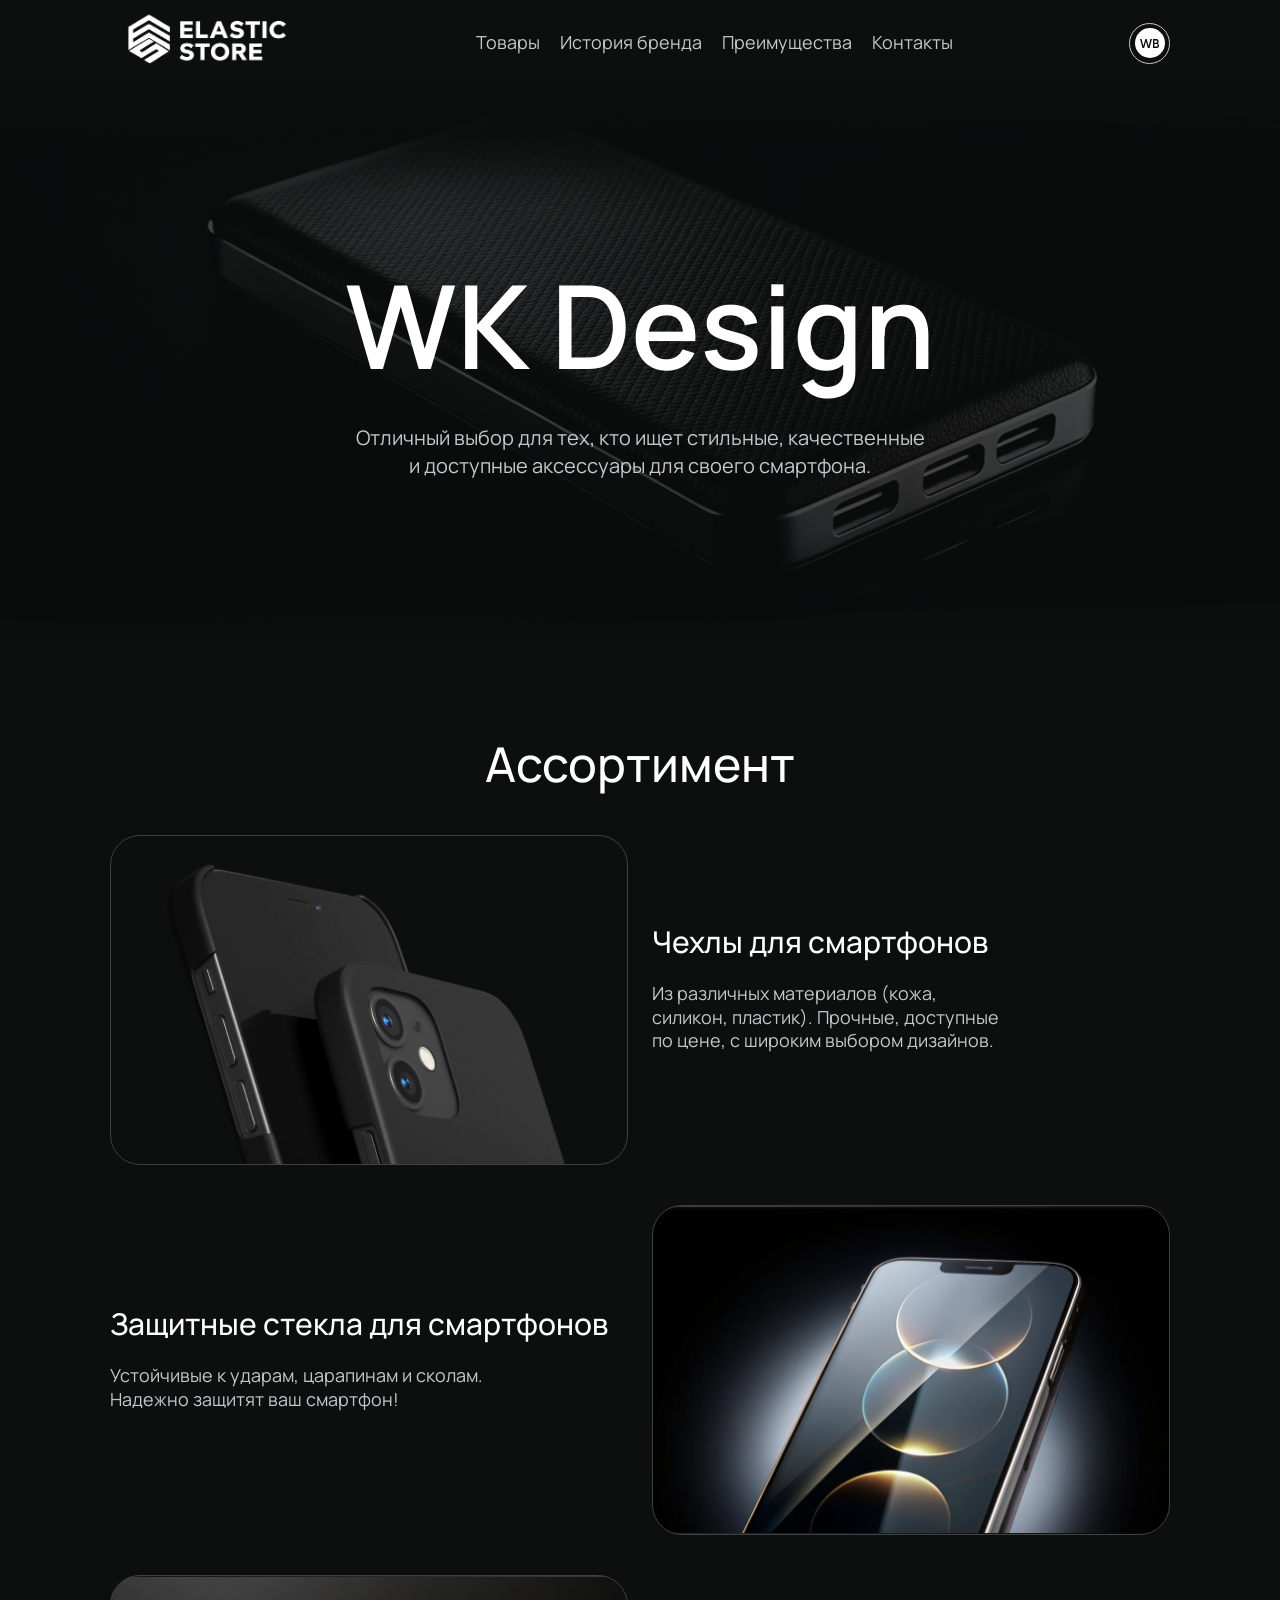
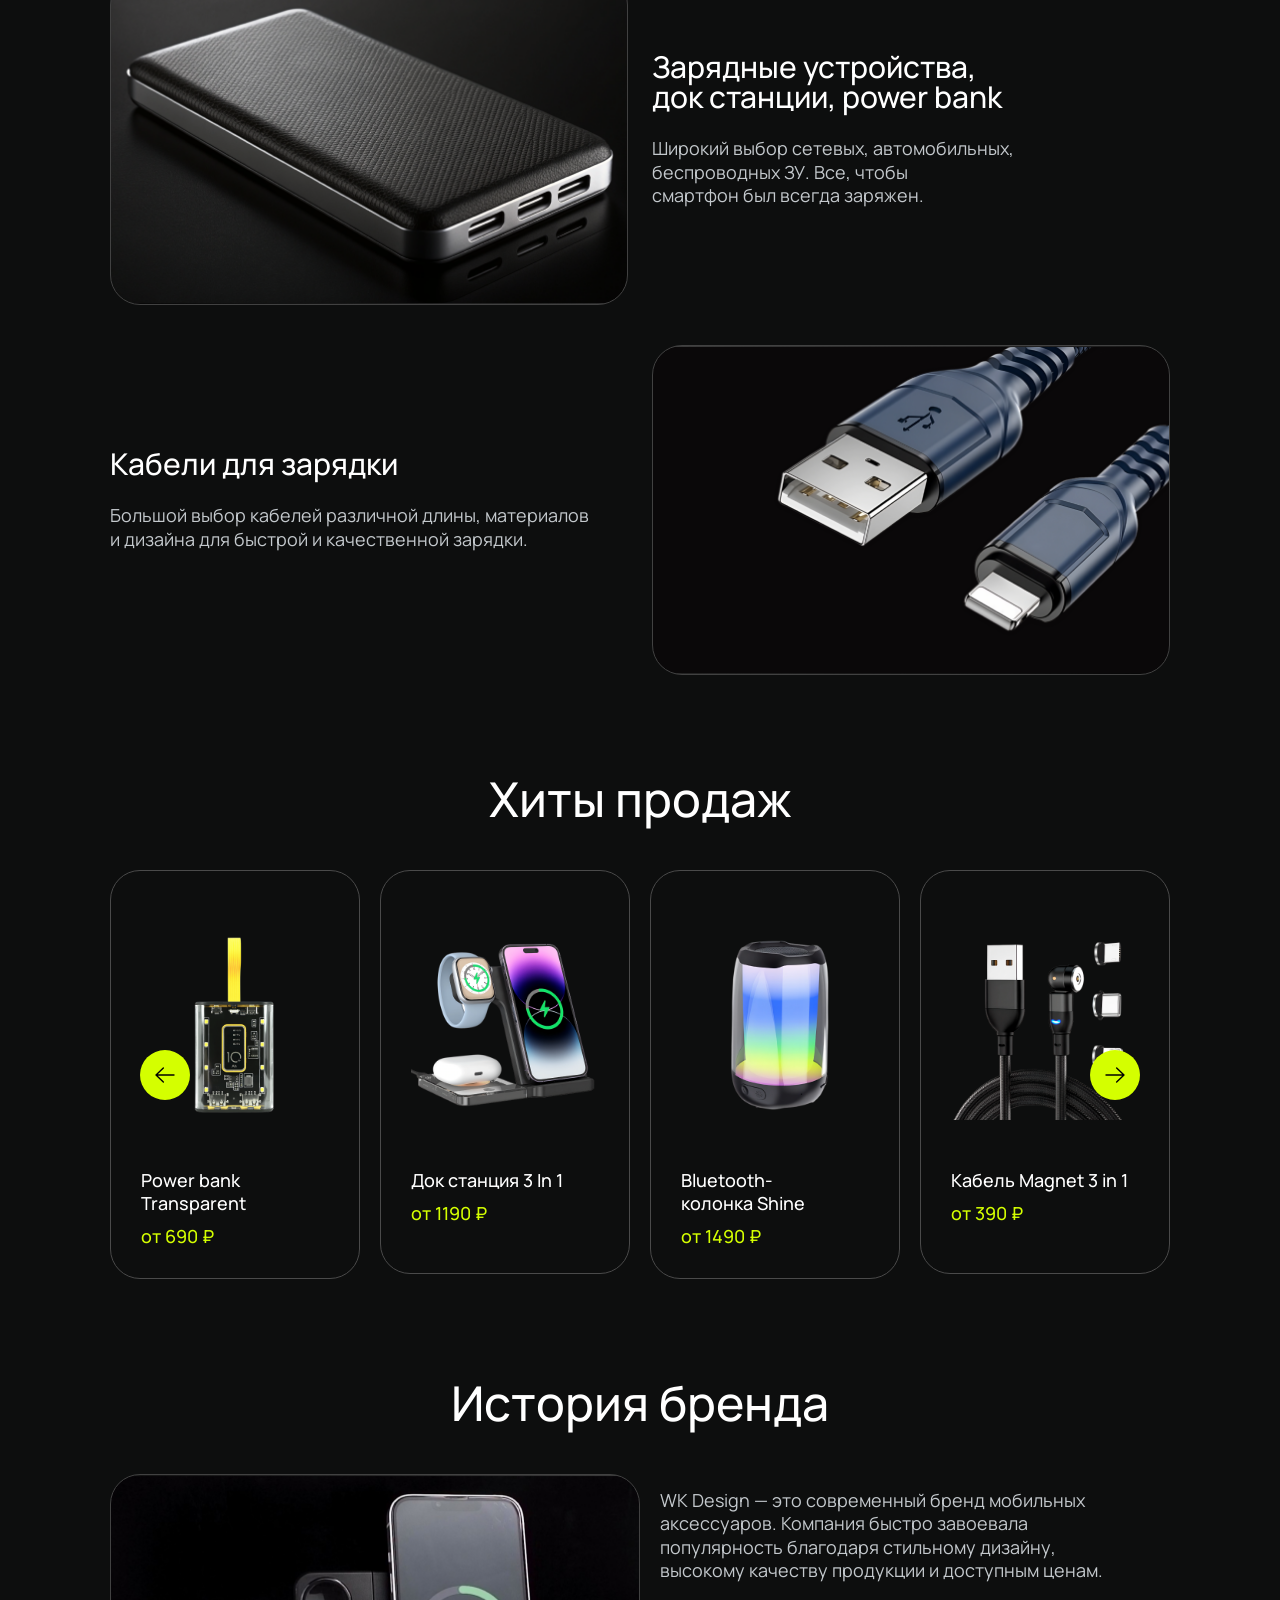
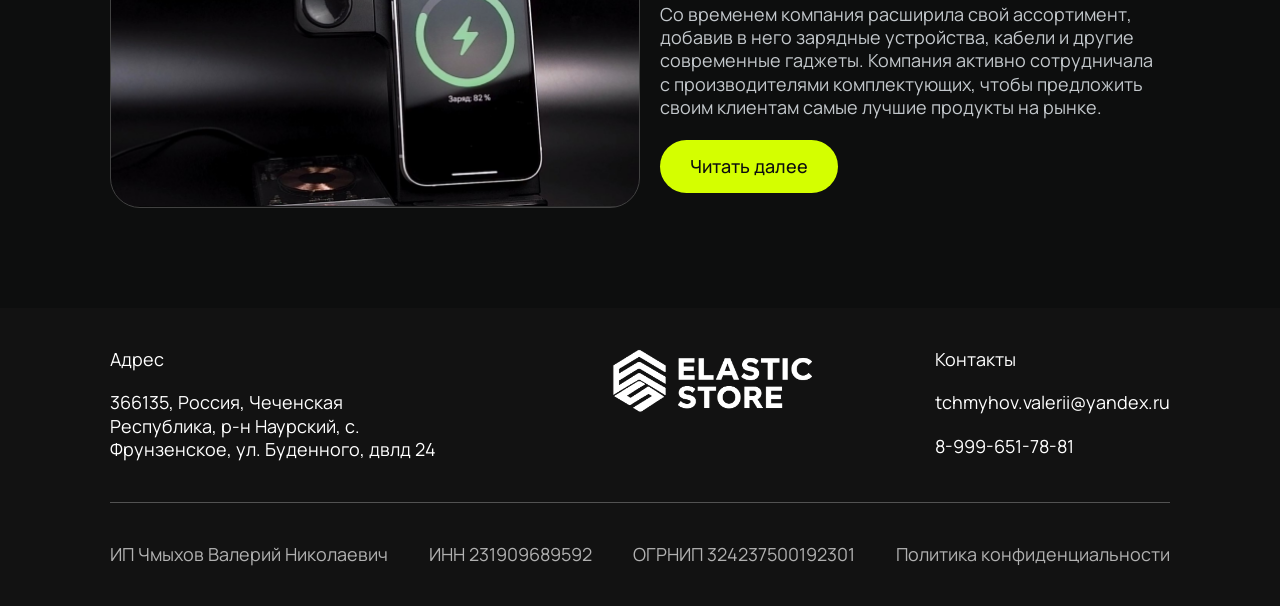
==== index.html @ 18dc12fd "Update Elastic Store logo, business details and Wildberries link" ====
<!DOCTYPE html>
<html lang="en">
	<head>
		<meta charset="UTF-8" />
		<meta http-equiv="X-UA-Compatible" content="IE=edge" />
		<meta name="viewport" content="width=device-width, initial-scale=1.0" />
		<title>Elastic Store</title>

		<link rel="stylesheet" href="./css/bootsrtap.css" />
		<link rel="stylesheet" href="./css/main.css?v=elastic-1" />

		<link rel="apple-touch-icon" href="./img/elastic-store-logo.png" />
		<link rel="icon" type="image/png" href="./img/elastic-store-logo.png" />
	</head>

	<body>
		<!-- header -->
		<header class="header">
			<div class="container">
				<div class="header--body row flex-nowrap align-items-center justify-content-between">
					<div class="col-auto">
						<a href="./index.html" class="header--logo">
							<img src="./img/elastic-store-logo.png" alt="Elastic Store" />
						</a>
					</div>
					<div class="d-none d-lg-block col-auto">
						<ul class="header--nav">
							<li><a href="index.html#catalog">Товары</a></li>
							<li><a href="about.html">История бренда</a></li>
							<li><a href="about.html#advantages">Преимущества</a></li>
							<li><a href="contacts.html">Контакты</a></li>
						</ul>
					</div>
					<div class="col-auto">
						<ul class="header--stores">
							<!-- <li>
                        <a href="#" target="_blank">
                            <svg class="header--icon header--icon--yandex">
                                <use href="./img/svgsprite/sprite.symbol.svg#Yandex"></use>
                            </svg>
                        </a>
                    </li>  -->
							<li>
								<a href="https://www.wildberries.ru/brands/elastic-store" target="_blank">
									<svg class="header--icon header--icon--wb">
										<use href="./img/svgsprite/sprite.symbol.svg#Wb"></use>
									</svg>
								</a>
							</li>
							<li class="d-lg-none">
								<button class="header--btnmenu">
									<span class="l-00"></span>
									<span class="l-01"></span>
									<span class="l-02"></span>
								</button>
							</li>
						</ul>
					</div>
				</div>
			</div>
		</header>

		<div class="mobile-nav">
			<ul class="mobile--menu">
				<li>
					<a class="mobile--menu--link" href="index.html#catalog">Товары</a>
				</li>
				<li>
					<a class="mobile--menu--link" href="about.html">История бренда</a>
				</li>
				<li>
					<a class="mobile--menu--link" href="about.html#advantages">Преимущества</a>
				</li>
				<li>
					<a class="mobile--menu--link" href="contacts.html">Контакты</a>
				</li>
			</ul>
		</div>

		<!-- main -->
		<main>
			<!-- welcome -->
			<section class="welcome row align-items-center justify-content-center">
				<div class="col-auto">
					<h1>WK&#160;Design</h1>
					<p class="mb-0">
						Отличный выбор для тех, кто ищет стильные, качественные<br />
						и&#160;доступные аксессуары для своего смартфона.
					</p>
				</div>
			</section>

			<!-- catalog -->
			<section class="catalog block-outfit">
				<div class="container">
					<h2>Ассортимент</h2>
					<div class="catalog-list">
						<!-- item -->
						<div class="catalog-list--item row align-items-center">
							<div class="col-12 col-md-6">
								<div class="catalog-list--img" style="background-image: url(img/catalog/category_00.png);"></div>
							</div>
							<div class="col-12 col-md-6">
								<h4>Чехлы для&#160;смартфонов</h4>
								<p>Из различных материалов (кожа, силикон, пластик). Прочные, доступные по&#160;цене, с&#160;широким выбором дизайнов.</p>
							</div>
						</div>
						<!-- /item -->

						<!-- item -->
						<div class="catalog-list--item row align-items-center">
							<div class="col-12 col-md-6 order-2 order-md-1">
								<h4>Защитные стекла для&#160;смартфонов</h4>
								<p>Устойчивые к&#160;ударам, царапинам и&#160;сколам. Надежно защитят ваш смартфон!</p>
							</div>
							<div class="col-12 col-md-6 order-1 order-md-2">
								<div class="catalog-list--img" style="background-image: url(img/catalog/category_01.png);"></div>
							</div>
						</div>
						<!-- /item -->

						<!-- item -->
						<div class="catalog-list--item row align-items-center">
							<div class="col-12 col-md-6">
								<div class="catalog-list--img" style="background-image: url(img/catalog/category_02.png);"></div>
							</div>
							<div class="col-12 col-md-6">
								<h4>Зарядные устройства, док станции, power bank</h4>
								<p>Широкий выбор сетевых, автомобильных, беспроводных&#160;ЗУ. Все, чтобы смартфон был всегда заряжен.</p>
							</div>
						</div>
						<!-- /item -->
						<!-- item -->
						<div class="catalog-list--item row align-items-center">
							<div class="col-12 col-md-6 order-2 order-md-1">
								<h4>Кабели для&#160;зарядки</h4>
								<p>Большой выбор кабелей различной длины, материалов и&#160;дизайна для&#160;быстрой и&#160;качественной зарядки.</p>
							</div>
							<div class="col-12 col-md-6 order-1 order-md-2">
								<div class="catalog-list--img" style="background-image: url(img/catalog/category_03.png);"></div>
							</div>
						</div>
						<!-- /item -->
					</div>
				</div>
			</section>

			<!-- hits sales -->
			<section class="catalog-hits block-outfit" id="catalog">
				<div class="container">
					<h2>Хиты продаж</h2>
					<div class="hits--slider swiper">
						<div class="swiper-wrapper">
							<!-- item -->
							<div class="hits--slider--item swiper-slide">
								<div class="gcard">
									<div class="gcard--gbox">
										<picture class="gcard--img">
											<img src="./img/catalog/good_00.png" alt="" />
										</picture>
										<picture class="gcard--img">
											<img src="./img/catalog/good_00_hover.png" alt="" />
										</picture>
									</div>
									<div class="gcard--title">Power bank Transparent</div>
									<div class="gcard--price">от&#160;690 ₽</div>
								</div>
							</div>
							<!-- /item -->

							<!-- item -->
							<div class="hits--slider--item swiper-slide">
								<div class="gcard">
									<div class="gcard--gbox">
										<picture class="gcard--img">
											<img src="./img/catalog/good_01.png" alt="" />
										</picture>
										<picture class="gcard--img">
											<img src="./img/catalog/good_01_hover.png" alt="" />
										</picture>
									</div>
									<div class="gcard--title">Док станция 3 In&#160;1</div>
									<div class="gcard--price">от&#160;1190 ₽</div>
								</div>
							</div>
							<!-- /item -->

							<!-- item -->
							<div class="hits--slider--item swiper-slide">
								<div class="gcard">
									<div class="gcard--gbox">
										<picture class="gcard--img">
											<img src="./img/catalog/good_02.png" alt="" />
										</picture>
										<picture class="gcard--img">
											<img src="./img/catalog/good_02_hover.png" alt="" />
										</picture>
									</div>
									<div class="gcard--title">Bluetooth-колонка Shine</div>
									<div class="gcard--price">от&#160;1490 ₽</div>
								</div>
							</div>
							<!-- /item -->

							<!-- item -->
							<div class="hits--slider--item swiper-slide">
								<div class="gcard">
									<div class="gcard--gbox">
										<picture class="gcard--img">
											<img src="./img/catalog/good_03.png" alt="" />
										</picture>
										<picture class="gcard--img">
											<img src="./img/catalog/good_03_hover.png" alt="" />
										</picture>
									</div>
									<div class="gcard--title">Кабель Magnet 3 in&#160;1</div>
									<div class="gcard--price">от&#160;390 ₽</div>
								</div>
							</div>
							<!-- /item -->

							<!-- item -->
							<div class="hits--slider--item swiper-slide">
								<div class="gcard">
									<div class="gcard--gbox">
										<picture class="gcard--img">
											<img src="./img/catalog/good_04.png" alt="" />
										</picture>
										<picture class="gcard--img">
											<img src="./img/catalog/good_04_hover.png" alt="" />
										</picture>
									</div>
									<div class="gcard--title">Ремешки для Apple Watch</div>
									<div class="gcard--price">от&#160;140 ₽</div>
								</div>
							</div>
							<!-- /item -->

							<!-- item -->
							<div class="hits--slider--item swiper-slide">
								<div class="gcard">
									<div class="gcard--gbox">
										<picture class="gcard--img">
											<img src="./img/catalog/good_05.png" alt="" />
										</picture>
										<picture class="gcard--img">
											<img src="./img/catalog/good_05_hover.png" alt="" />
										</picture>
									</div>
									<div class="gcard--title">Power Bank mini 4800 mAh</div>
									<div class="gcard--price">от&#160;590 ₽</div>
								</div>
							</div>
							<!-- /item -->
						</div>

						<div class="hits--slider-btn hits--slider-prev">
							<svg class="header--icon header--icon--yandex">
								<use href="./img/svgsprite/sprite.symbol.svg#arrow-left"></use>
							</svg>
						</div>
						<div class="hits--slider-btn hits--slider-next">
							<svg class="header--icon header--icon--yandex">
								<use href="./img/svgsprite/sprite.symbol.svg#arrow-right"></use>
							</svg>
						</div>
					</div>
				</div>
			</section>

			<!-- history brand -->
			<section class="history block-outfit">
				<div class="container">
					<h2>История бренда</h2>
					<div class="row g-0">
						<div class="col-12 col-md-6 mb-2 mb-md-0">
							<div class="history-img" style="background-image: url(img/history-00.png);"></div>
						</div>
						<div class="col-12 col-md-6">
							<div class="history-text">
								<p>
									WK&#160;Design&#160;&#8212; это современный бренд мобильных аксессуаров. Компания быстро завоевала популярность благодаря стильному дизайну,
									высокому качеству продукции и&#160;доступным ценам.
								</p>
								<p>
									Со&#160;временем компания расширила свой ассортимент, добавив в&#160;него зарядные устройства, кабели и&#160;другие современные гаджеты. Компания
									активно сотрудничала с&#160;производителями комплектующих, чтобы предложить своим клиентам самые лучшие продукты на&#160;рынке.
								</p>
								<a href="about.html" class="mbtn mbtn-primary">Читать далее</a>
							</div>
						</div>
					</div>
				</div>
			</section>
		</main>
		<!-- /main -->

		<!-- footer -->
		<footer class="footer">
			<div class="container">
				<div class="footer-info">
					<div class="row justify-content-between">
						<div class="col-12 col-lg-auto order-3 order-lg-1 pt-4 pt-lg-0">
							<div class="footer-address">
								<h6>Адрес</h6>
								<p class="mb-0">366135, Россия, Чеченская Республика, р-н Наурский, с. Фрунзенское, ул. Буденного, двлд 24</p>
							</div>
						</div>
						<div class="col-12 col-lg-auto order-1 order-lg-2">
							<a href="./index.html" class="footer-logo"><img src="./img/elastic-store-logo.png" alt="Elastic Store"/></a>
						</div>
						<div class="col-12 col-lg-auto order-2 order-lg-3 pt-4 pt-lg-0">
							<h6>Контакты</h6>
							<ul>
								<li><a href="mailto:tchmyhov.valerii@yandex.ru">tchmyhov.valerii@yandex.ru</a></li>
								<li><a href="tel:+79996517881">8-999-651-78-81</a></li>
							</ul>
						</div>
					</div>
				</div>
				<div class="footer-copyright">
					<div class="row justify-content-between">
						<div class="col-12 col-lg-3 col-xl-auto mb-3 mb-xl-0">ИП&#160;Чмыхов Валерий Николаевич</div>
						<div class="col-12 col-lg-3 col-xl-auto mb-3 mb-xl-0">ИНН <br class="d-none d-lg-block d-xl-none"/>231909689592</div>
						<div class="col-12 col-lg-3 col-xl-auto mb-3 mb-xl-0">ОГРНИП 324237500192301</div>
						<div class="col-12 col-lg-3 col-xl-auto"><a href="policy.html">Политика конфиденциальности</a></div>
					</div>
				</div>
			</div>
		</footer>
		<!-- /footer -->

		<script src="./js/main.bundle.js"></script>
		<script src="./js/index.bundle.js"></script>
	</body>
</html>
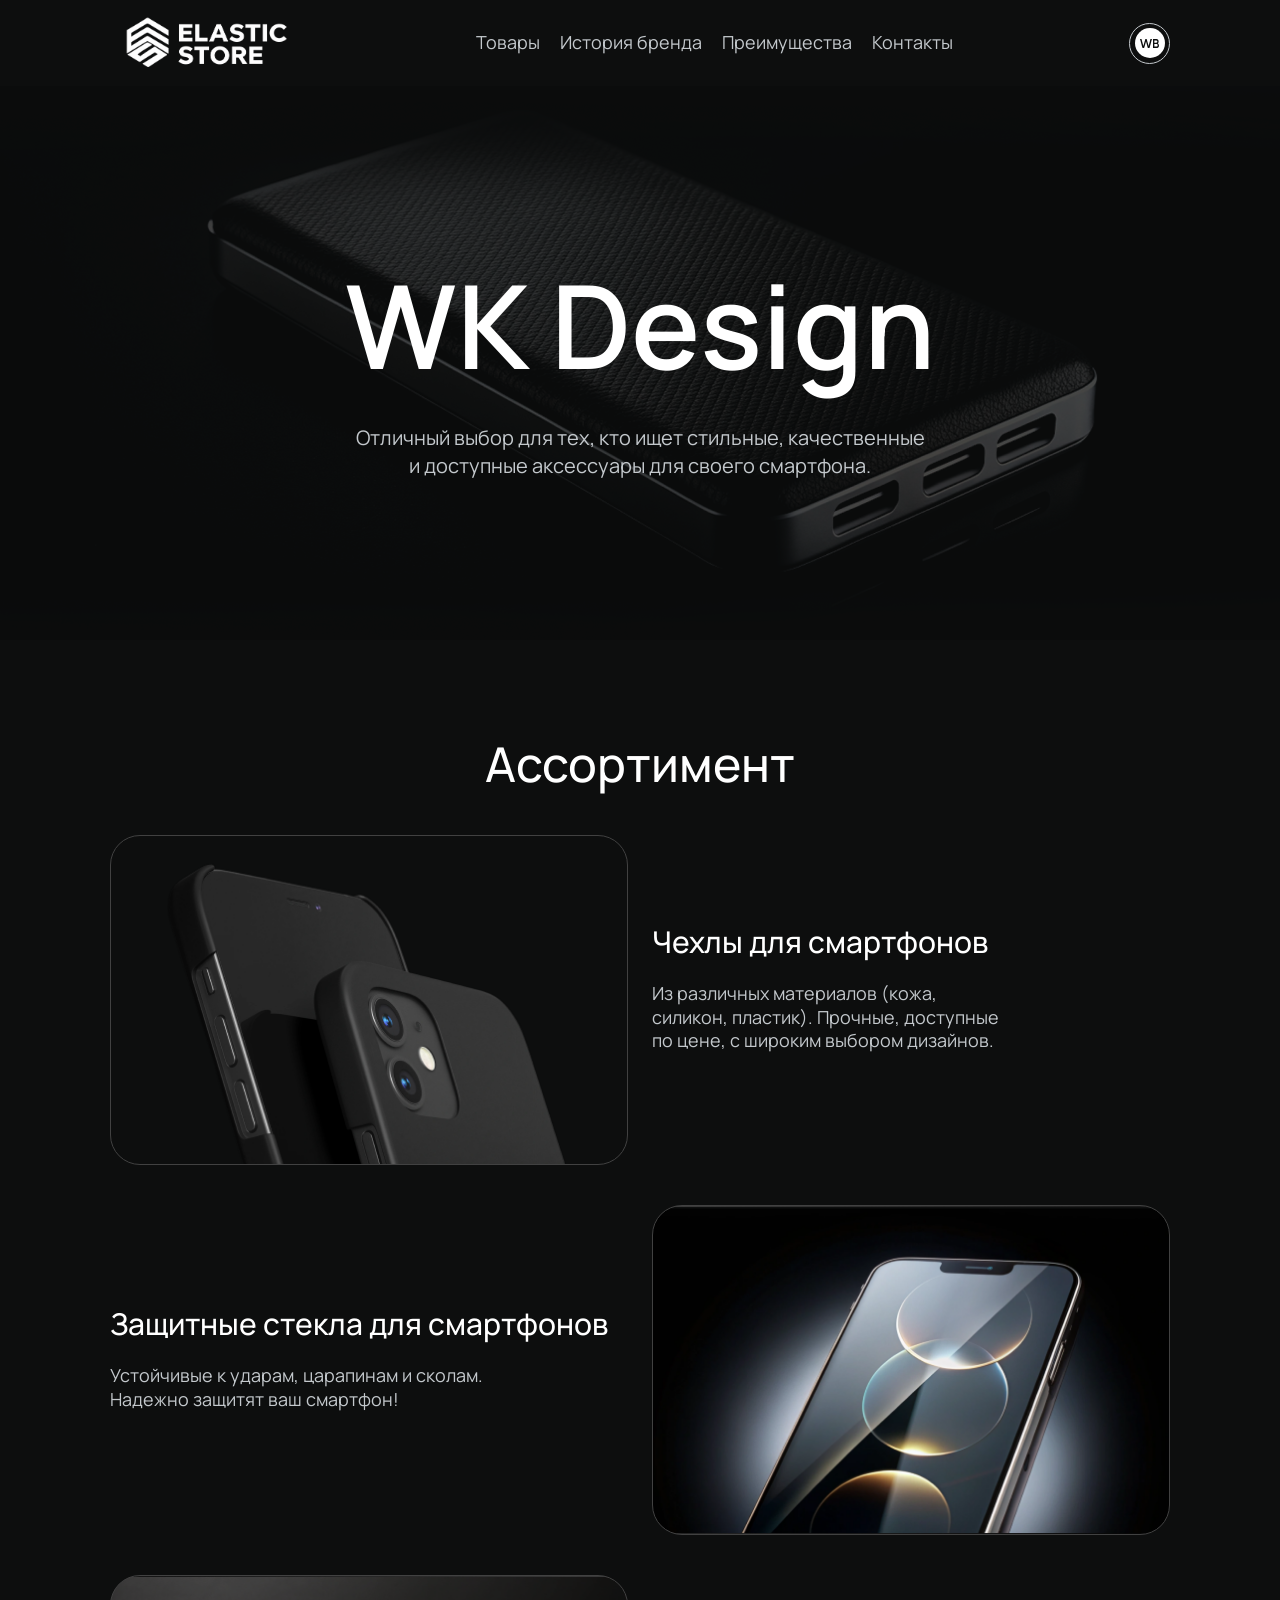
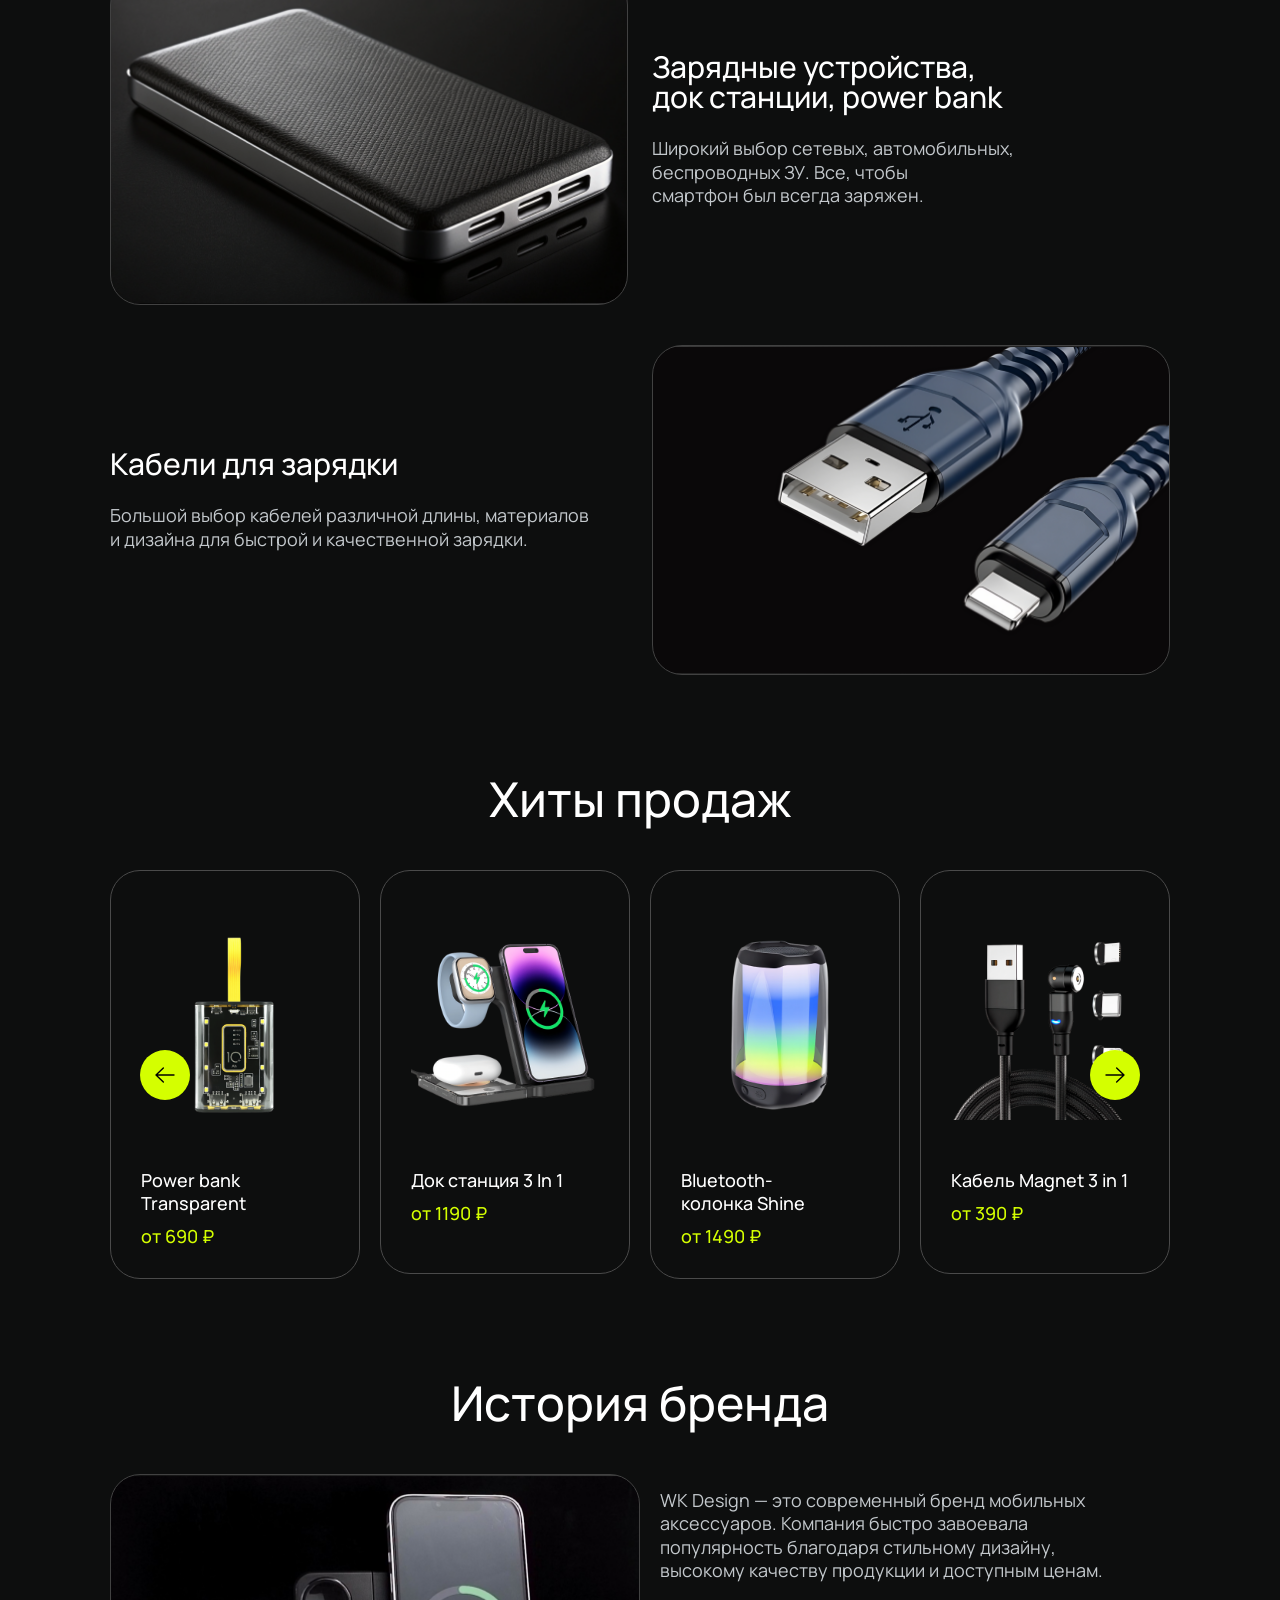
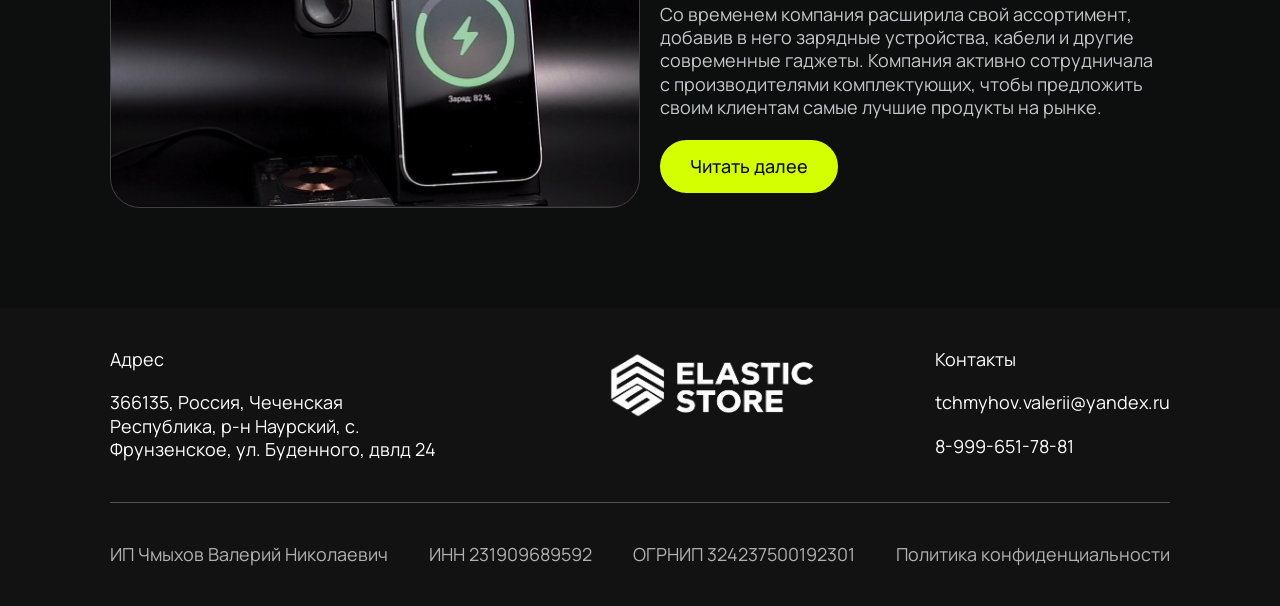
==== commit 96e32174: "Improve Elastic Store logo clarity in header and footer" ====
--- a/index.html
+++ b/index.html
@@ -7,7 +7,7 @@
 		<title>Elastic Store</title>
 
 		<link rel="stylesheet" href="./css/bootsrtap.css" />
-		<link rel="stylesheet" href="./css/main.css?v=elastic-1" />
+		<link rel="stylesheet" href="./css/main.css?v=elastic-2" />
 
 		<link rel="apple-touch-icon" href="./img/elastic-store-logo.png" />
 		<link rel="icon" type="image/png" href="./img/elastic-store-logo.png" />
@@ -20,7 +20,7 @@
 				<div class="header--body row flex-nowrap align-items-center justify-content-between">
 					<div class="col-auto">
 						<a href="./index.html" class="header--logo">
-							<img src="./img/elastic-store-logo.png" alt="Elastic Store" />
+							<img src="./img/elastic-store-logo-web.png" alt="Elastic Store" />
 						</a>
 					</div>
 					<div class="d-none d-lg-block col-auto">
@@ -307,7 +307,7 @@
 							</div>
 						</div>
 						<div class="col-12 col-lg-auto order-1 order-lg-2">
-							<a href="./index.html" class="footer-logo"><img src="./img/elastic-store-logo.png" alt="Elastic Store"/></a>
+							<a href="./index.html" class="footer-logo"><img src="./img/elastic-store-logo-web.png" alt="Elastic Store"/></a>
 						</div>
 						<div class="col-12 col-lg-auto order-2 order-lg-3 pt-4 pt-lg-0">
 							<h6>Контакты</h6>
--- a/css/main.css
+++ b/css/main.css
@@ -1275,7 +1275,7 @@
 /* Не пишите CSS код ниже. Только в подключаемых файлах */
 /*# sourceMappingURL=[data-uri] */
 
-/* Elastic Store: render the supplied original logo on the existing dark layout. */
+/* Elastic Store: clean white web logo on the existing dark layout. */
 .header--logo {
   width: 190px;
   height: 60px;
@@ -1290,7 +1290,6 @@
   height: 100%;
   object-fit: cover;
   object-position: center;
-  filter: invert(1);
   mix-blend-mode: screen;
 }
 .contacts--legal-label {
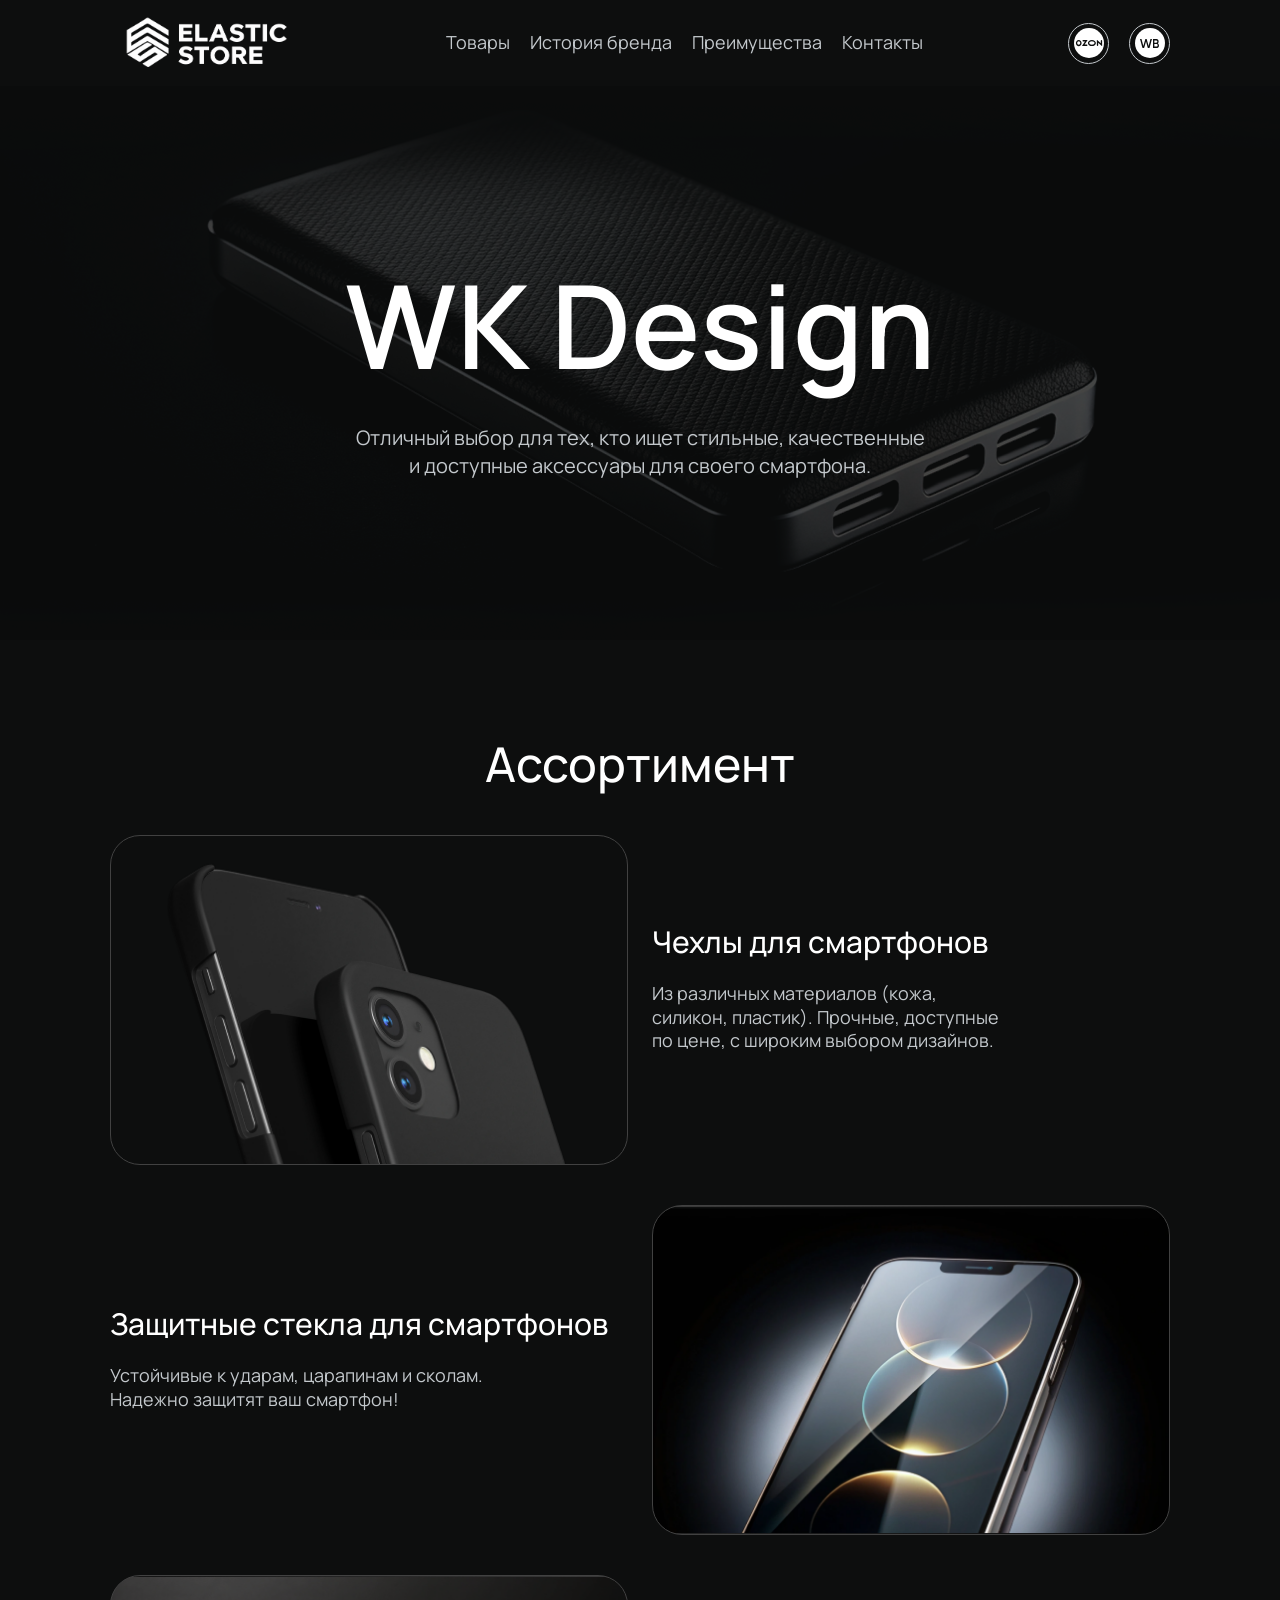
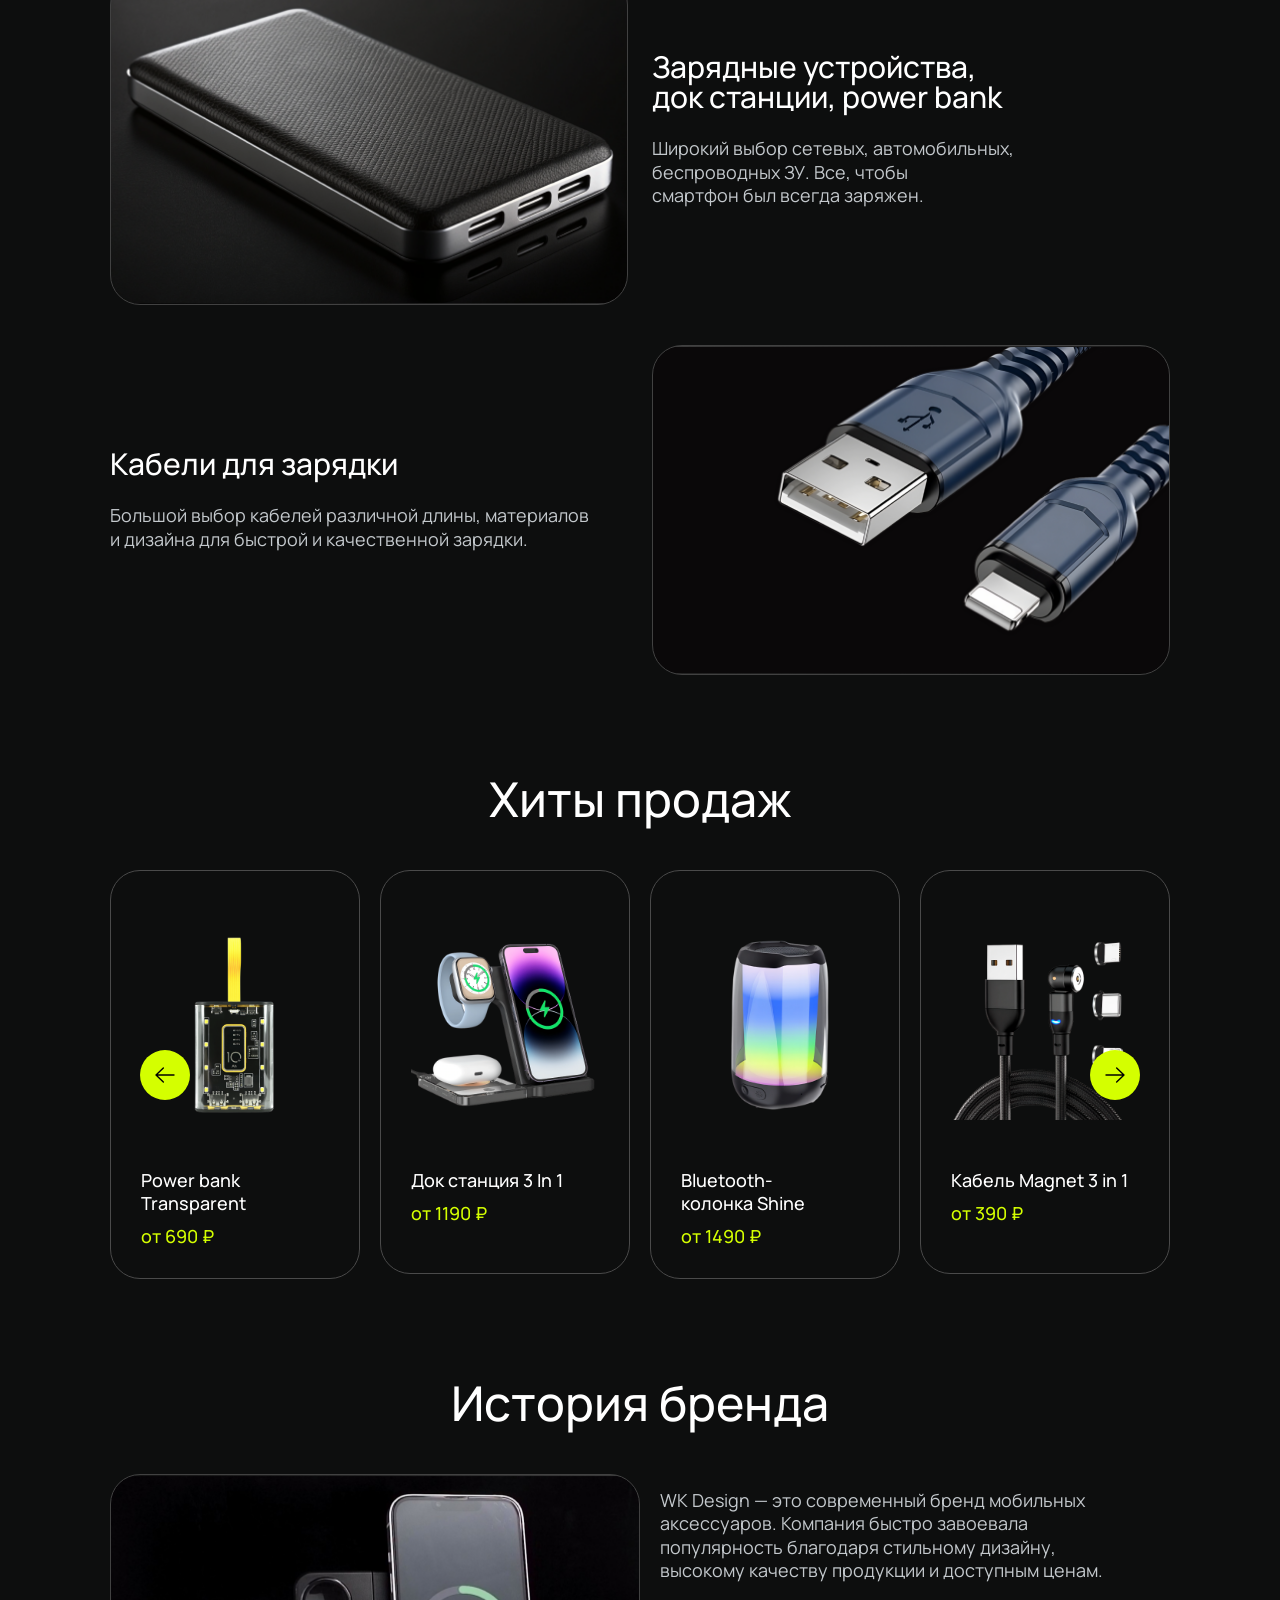
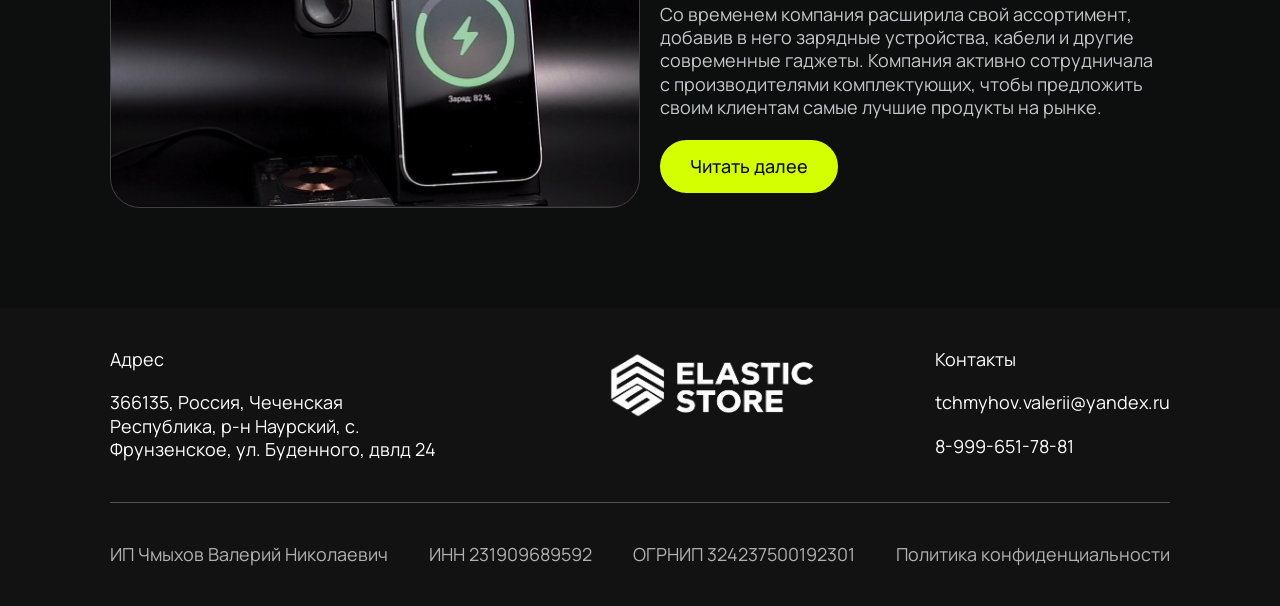
==== commit 24d492a2: "Restore Ozon store link and fit both stores in mobile header" ====
--- a/index.html
+++ b/index.html
@@ -7,7 +7,7 @@
 		<title>Elastic Store</title>
 
 		<link rel="stylesheet" href="./css/bootsrtap.css" />
-		<link rel="stylesheet" href="./css/main.css?v=elastic-2" />
+		<link rel="stylesheet" href="./css/main.css?v=elastic-3" />
 
 		<link rel="apple-touch-icon" href="./img/elastic-store-logo.png" />
 		<link rel="icon" type="image/png" href="./img/elastic-store-logo.png" />
@@ -40,6 +40,13 @@
                             </svg>
                         </a>
                     </li>  -->
+							<li>
+								<a href="https://www.ozon.ru/seller/wk-2647711/" aria-label="Ozon" target="_blank">
+									<svg class="header--icon header--icon--ozon">
+										<use href="./img/svgsprite/sprite.symbol.svg#Ozon"></use>
+									</svg>
+								</a>
+							</li>
 							<li>
 								<a href="https://www.wildberries.ru/brands/elastic-store" target="_blank">
 									<svg class="header--icon header--icon--wb">
--- a/css/main.css
+++ b/css/main.css
@@ -1303,13 +1303,13 @@
 }
 @media (max-width: 575px) {
   .header--logo {
-    width: 170px;
+    width: 140px;
     height: 54px;
   }
 }
 @media (max-width: 359px) {
   .header--logo {
-    width: 150px;
+    width: 110px;
     height: 48px;
   }
 }
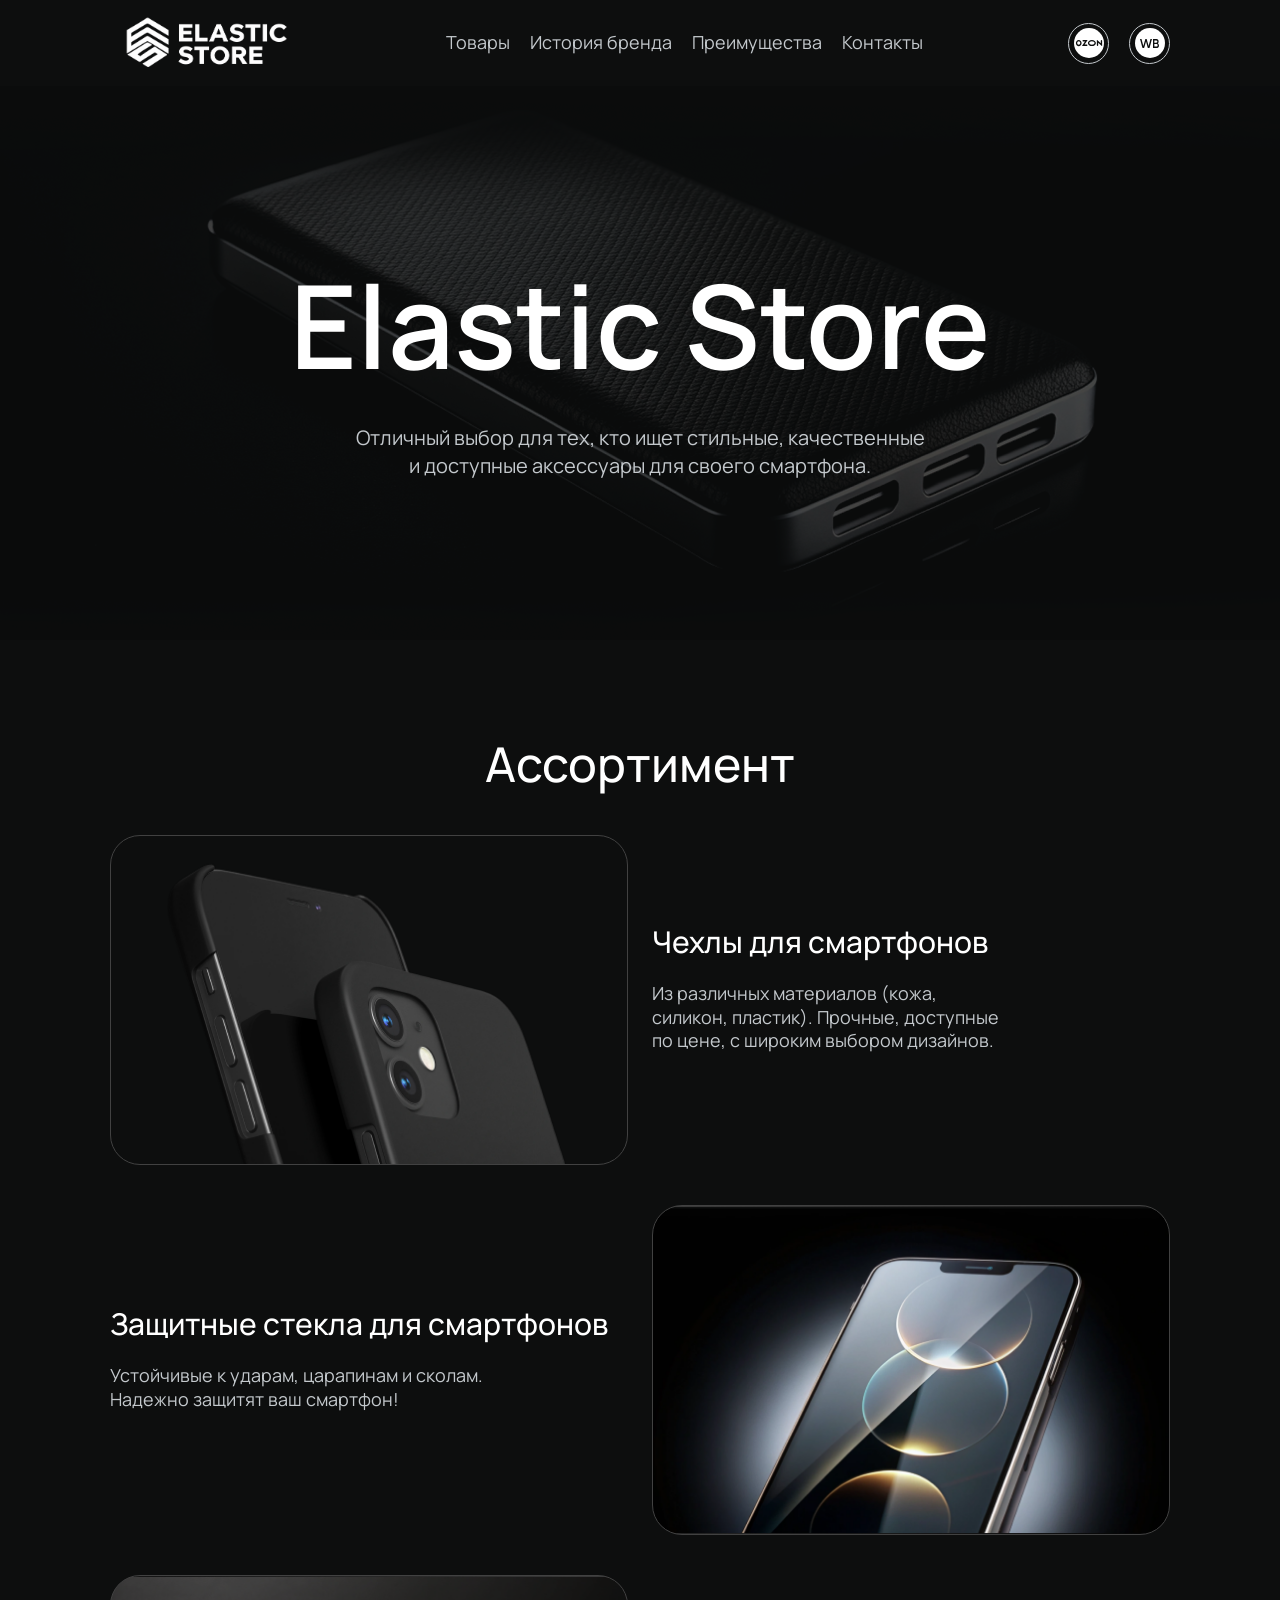
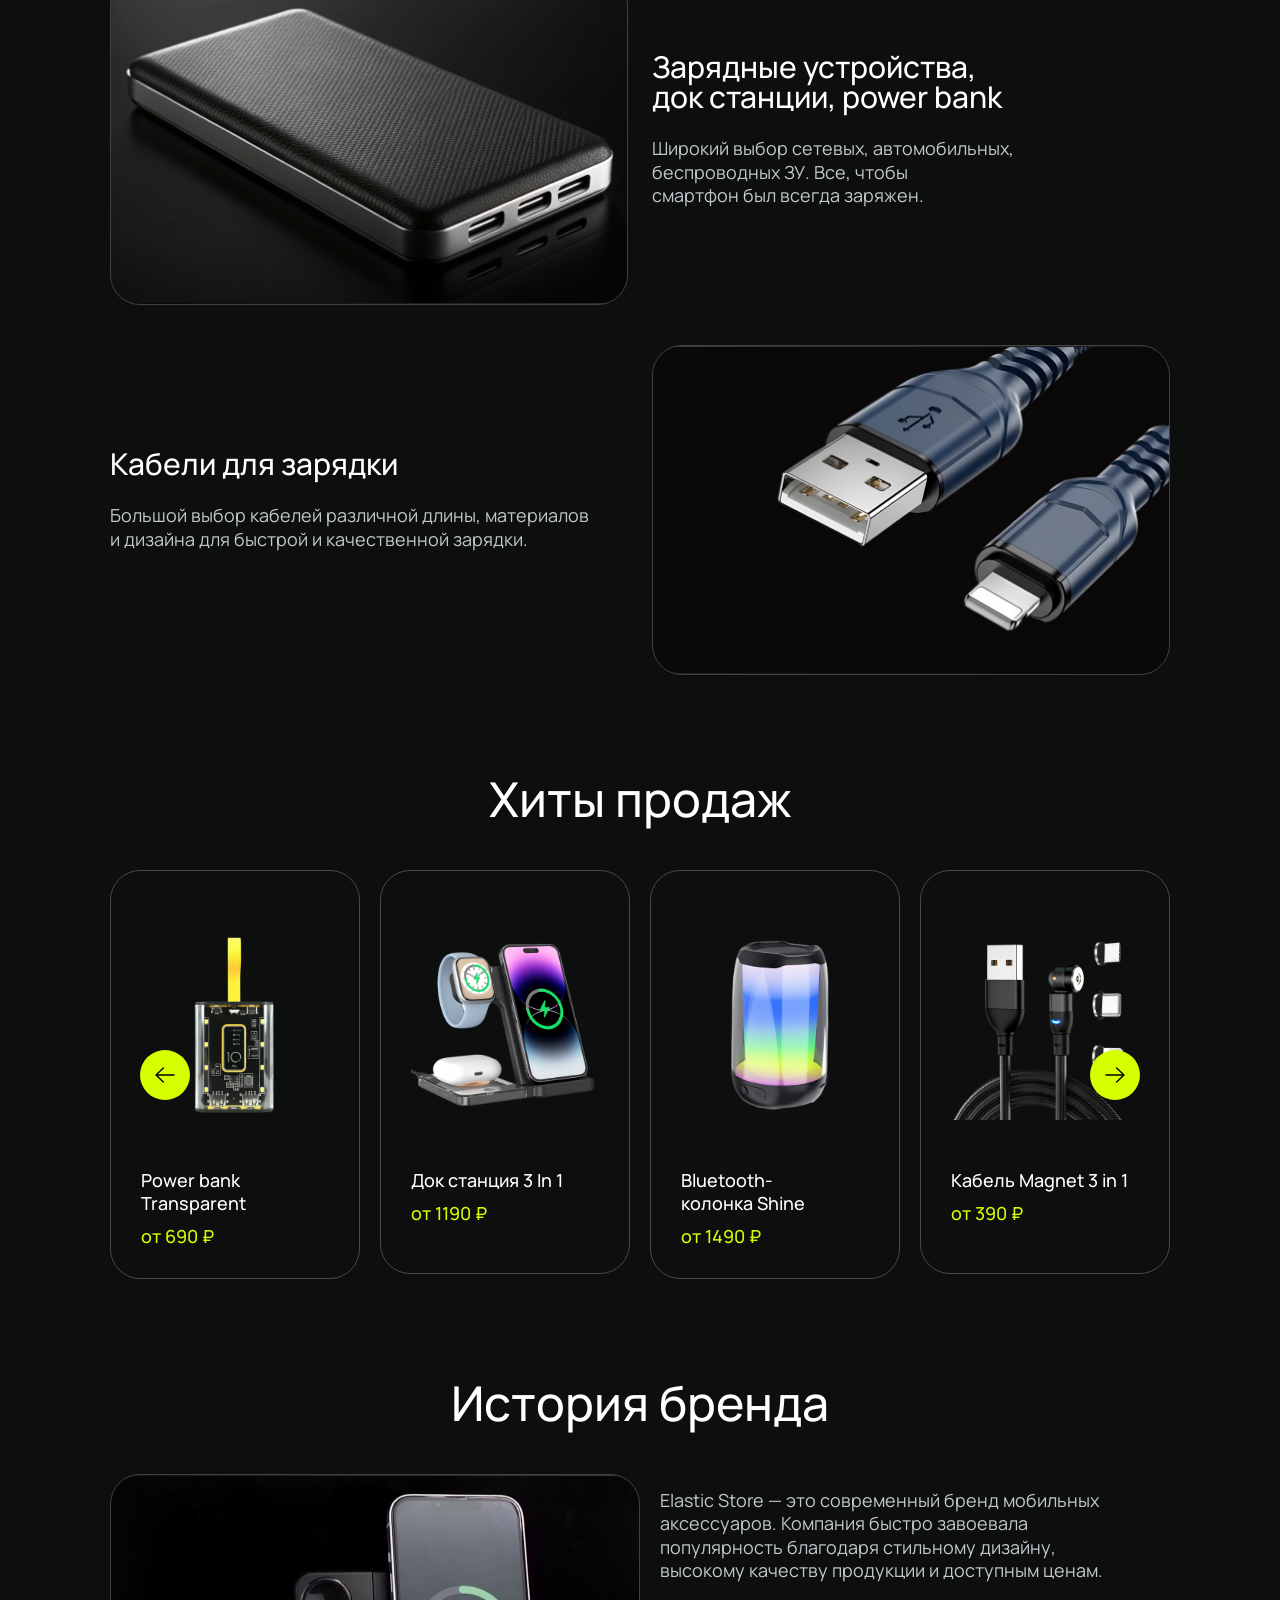
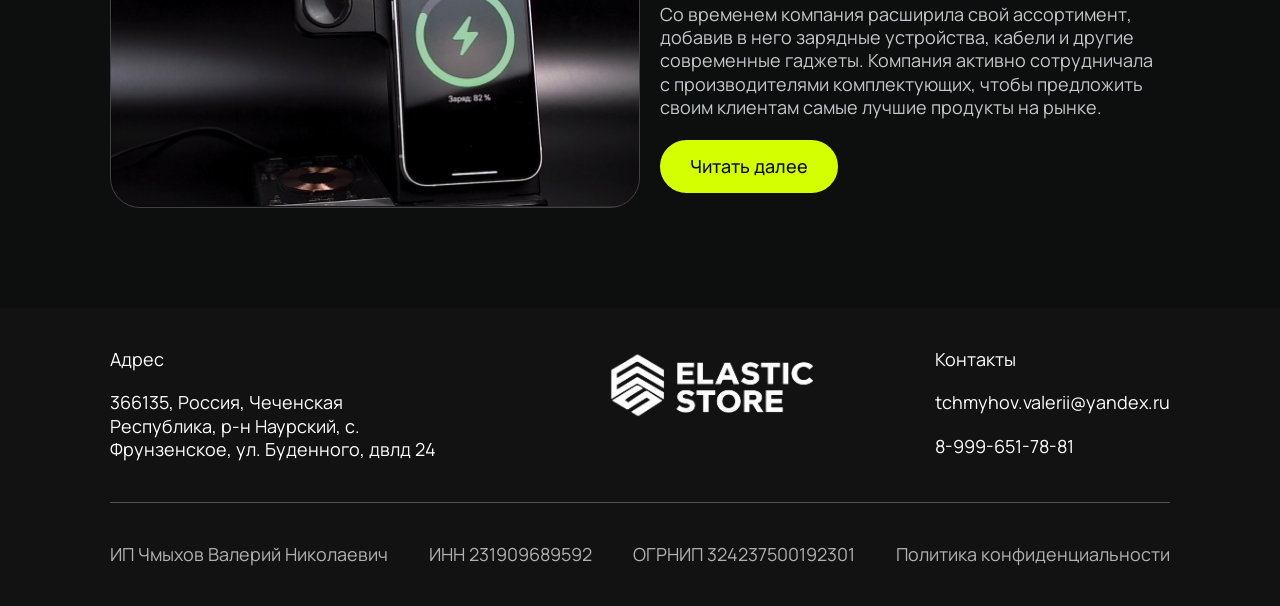
==== commit e8186435: "Replace all WK Design copy with Elastic Store" ====
--- a/index.html
+++ b/index.html
@@ -7,10 +7,10 @@
 		<title>Elastic Store</title>
 
 		<link rel="stylesheet" href="./css/bootsrtap.css" />
-		<link rel="stylesheet" href="./css/main.css?v=elastic-3" />
+		<link rel="stylesheet" href="./css/main.css?v=elastic-4" />
 
 		<link rel="apple-touch-icon" href="./img/elastic-store-logo.png" />
-		<link rel="icon" type="image/png" href="./img/elastic-store-logo.png" />
+		<link rel="icon" type="image/svg+xml" sizes="any" href="./img/favicons/elastic-symbol.svg?v=3" />
 	</head>
 
 	<body>
@@ -89,7 +89,7 @@
 			<!-- welcome -->
 			<section class="welcome row align-items-center justify-content-center">
 				<div class="col-auto">
-					<h1>WK&#160;Design</h1>
+					<h1>Elastic&#160;Store</h1>
 					<p class="mb-0">
 						Отличный выбор для тех, кто ищет стильные, качественные<br />
 						и&#160;доступные аксессуары для своего смартфона.
@@ -286,7 +286,7 @@
 						<div class="col-12 col-md-6">
 							<div class="history-text">
 								<p>
-									WK&#160;Design&#160;&#8212; это современный бренд мобильных аксессуаров. Компания быстро завоевала популярность благодаря стильному дизайну,
+									Elastic&#160;Store&#160;&#8212; это современный бренд мобильных аксессуаров. Компания быстро завоевала популярность благодаря стильному дизайну,
 									высокому качеству продукции и&#160;доступным ценам.
 								</p>
 								<p>
--- a/css/main.css
+++ b/css/main.css
@@ -1302,6 +1302,9 @@
   overflow-wrap: anywhere;
 }
 @media (max-width: 575px) {
+  .welcome h1 {
+    font-size: clamp(36px, 10vw, 50px);
+  }
   .header--logo {
     width: 140px;
     height: 54px;
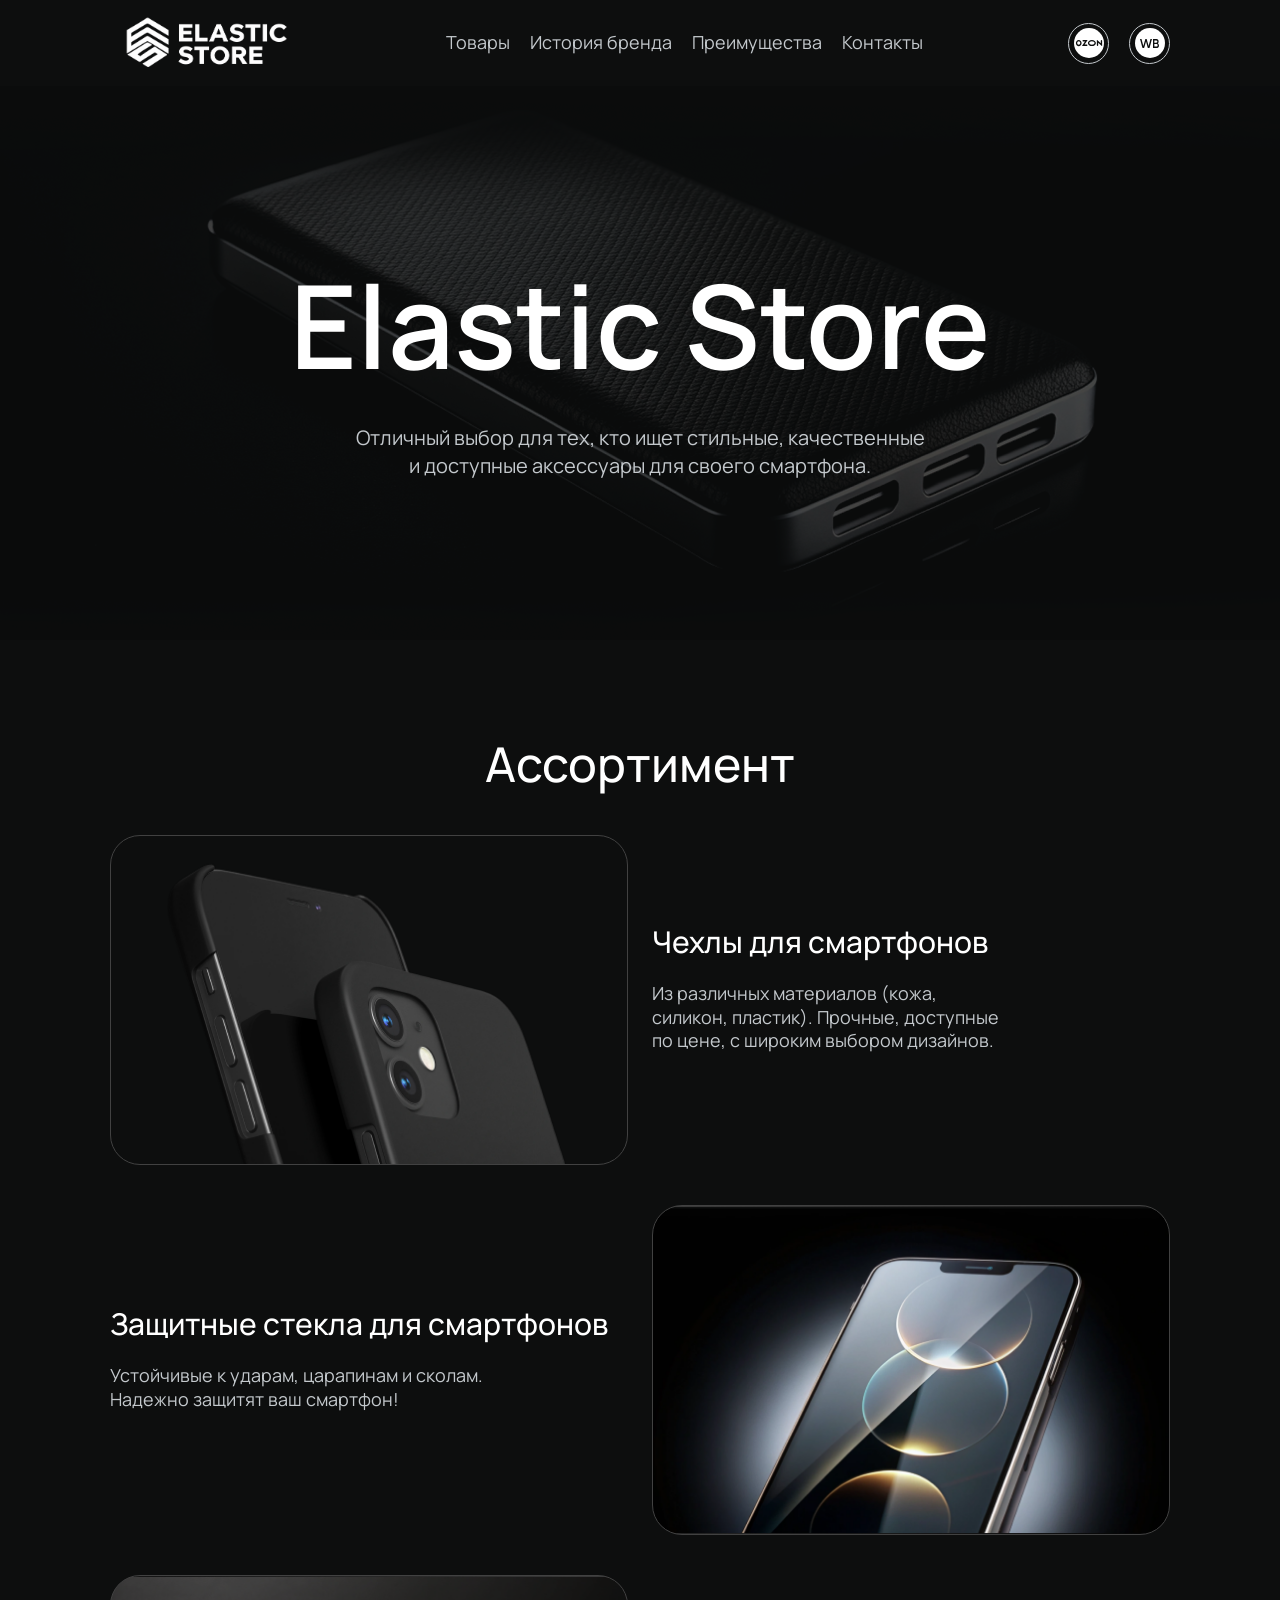
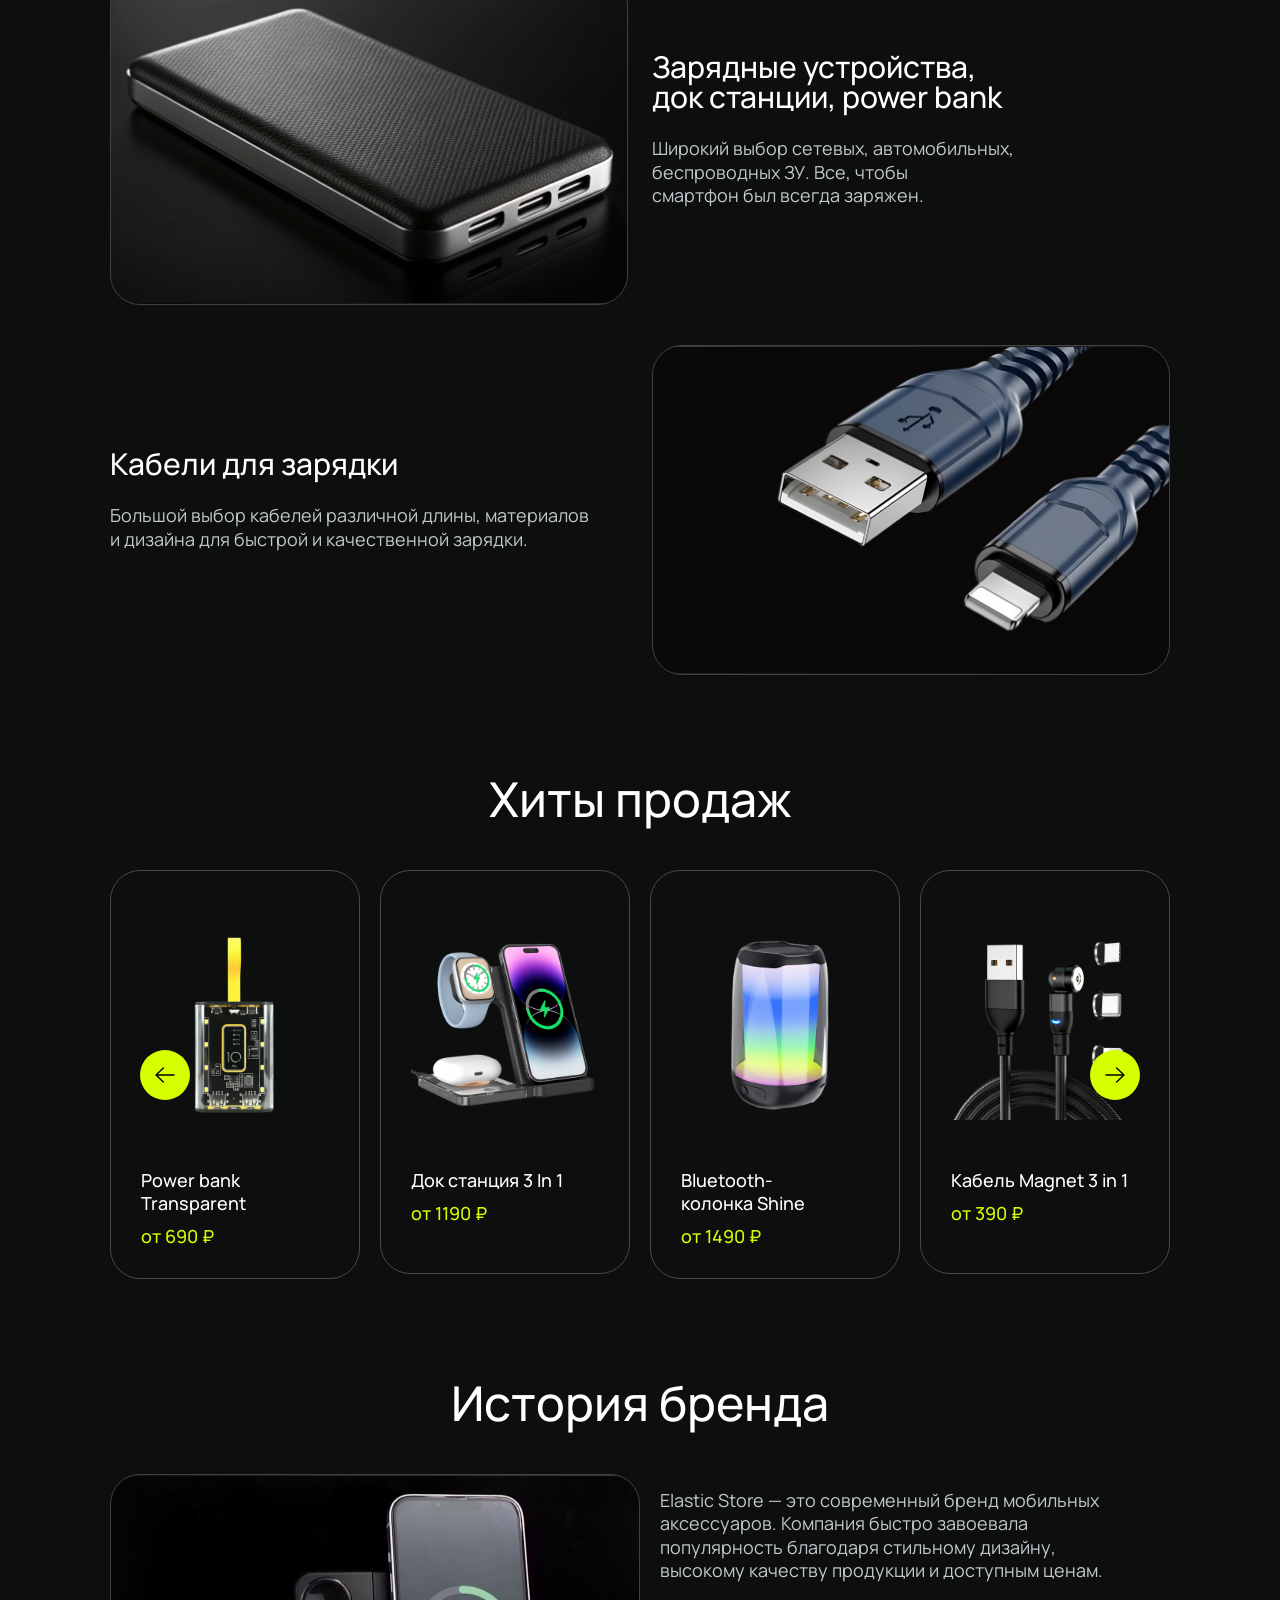
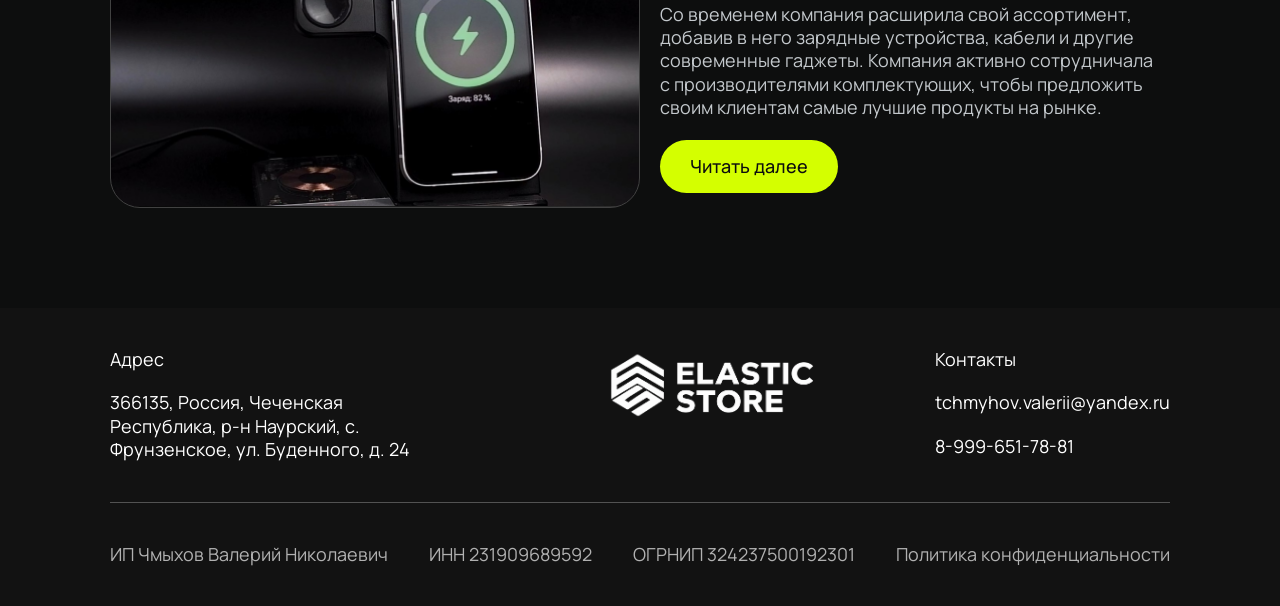
==== commit 16e2e070: "Correct contact address to house 24" ====
--- a/index.html
+++ b/index.html
@@ -310,7 +310,7 @@
 						<div class="col-12 col-lg-auto order-3 order-lg-1 pt-4 pt-lg-0">
 							<div class="footer-address">
 								<h6>Адрес</h6>
-								<p class="mb-0">366135, Россия, Чеченская Республика, р-н Наурский, с. Фрунзенское, ул. Буденного, двлд 24</p>
+								<p class="mb-0">366135, Россия, Чеченская Республика, р-н Наурский, с. Фрунзенское, ул. Буденного, д. 24</p>
 							</div>
 						</div>
 						<div class="col-12 col-lg-auto order-1 order-lg-2">
